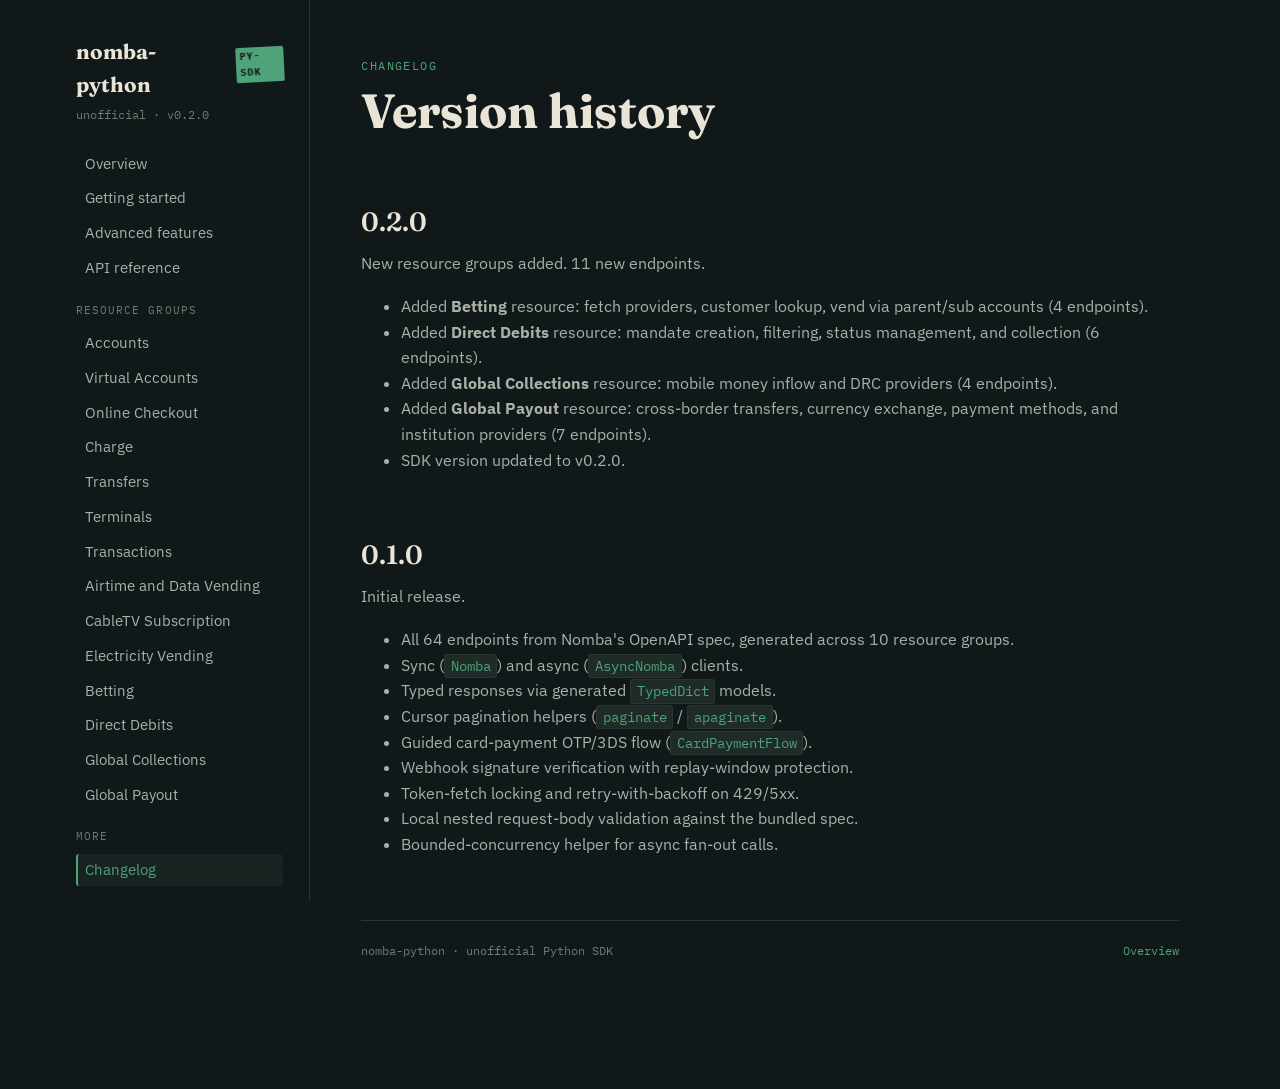
==== changelog.html @ 69144cc5 "Update to v0.2.0 - add Betting, Direct Debits, Global Collections, Global Payout resources" ====
<!doctype html>
<html lang="en">
<head>
<meta charset="utf-8">
<meta name="viewport" content="width=device-width, initial-scale=1">
<title>Changelog — nomba-python Python SDK</title>
<meta name="description" content="Version history for the nomba-python Python SDK.">
<link rel="stylesheet" href="assets/style.css">
</head>
<body>
<button class="nav-toggle" aria-label="Toggle navigation" aria-controls="sidebar">Menu</button>
<div class="shell">

  <aside class="sidebar" id="sidebar">
    <div class="brand">nomba-python <span class="stamp">PY-SDK</span></div>
    <div class="brand-sub">unofficial &middot; v0.2.0</div>
    <nav class="toc">
      <a href="index.html">Overview</a>
      <a href="getting-started.html">Getting started</a>
      <a href="features.html">Advanced features</a>
      <a href="resources.html">API reference</a>
      <div class="group-label">Resource groups</div>
      <a href="resources.html#accounts">Accounts</a>
      <a href="resources.html#virtual_accounts">Virtual Accounts</a>
      <a href="resources.html#checkout">Online Checkout</a>
      <a href="resources.html#charge">Charge</a>
      <a href="resources.html#transfers">Transfers</a>
      <a href="resources.html#terminals">Terminals</a>
      <a href="resources.html#transactions">Transactions</a>
      <a href="resources.html#airtime_data">Airtime and Data Vending</a>
      <a href="resources.html#cabletv">CableTV Subscription</a>
      <a href="resources.html#electricity">Electricity Vending</a>
      <a href="resources.html#betting">Betting</a>
      <a href="resources.html#direct_debits">Direct Debits</a>
      <a href="resources.html#global_collections">Global Collections</a>
      <a href="resources.html#global_payout">Global Payout</a>
      <div class="group-label">More</div>
      <a href="changelog.html">Changelog</a>
    </nav>
  </aside>

  <main>
    <span class="eyebrow">Changelog</span>
    <h1>Version history</h1>

    <h2>0.2.0</h2>
    <p>New resource groups added. 11 new endpoints.</p>
    <ul style="color: var(--ink-dim);">
      <li>Added <strong>Betting</strong> resource: fetch providers, customer lookup, vend via parent/sub accounts (4 endpoints).</li>
      <li>Added <strong>Direct Debits</strong> resource: mandate creation, filtering, status management, and collection (6 endpoints).</li>
      <li>Added <strong>Global Collections</strong> resource: mobile money inflow and DRC providers (4 endpoints).</li>
      <li>Added <strong>Global Payout</strong> resource: cross-border transfers, currency exchange, payment methods, and institution providers (7 endpoints).</li>
      <li>SDK version updated to v0.2.0.</li>
    </ul>

    <h2>0.1.0</h2>
    <p>Initial release.</p>
    <ul style="color: var(--ink-dim);">
      <li>All 64 endpoints from Nomba's OpenAPI spec, generated across 10 resource groups.</li>
      <li>Sync (<code>Nomba</code>) and async (<code>AsyncNomba</code>) clients.</li>
      <li>Typed responses via generated <code>TypedDict</code> models.</li>
      <li>Cursor pagination helpers (<code>paginate</code> / <code>apaginate</code>).</li>
      <li>Guided card-payment OTP/3DS flow (<code>CardPaymentFlow</code>).</li>
      <li>Webhook signature verification with replay-window protection.</li>
      <li>Token-fetch locking and retry-with-backoff on 429/5xx.</li>
      <li>Local nested request-body validation against the bundled spec.</li>
      <li>Bounded-concurrency helper for async fan-out calls.</li>
    </ul>

    <div class="page-foot">
      <span>nomba-python · unofficial Python SDK</span>
      <span><a href="index.html">Overview</a></span>
    </div>
  </main>
</div>
<script src="assets/app.js"></script>
</body>
</html>
---- assets/style.css ----
/* ============================================================
   nomba SDK docs — "passbook" design system
   A deep forest-ink ledger, lit like a desk lamp on old paper.
   ============================================================ */

@import url('https://fonts.googleapis.com/css2?family=Fraunces:opsz,wght@9..144,400;9..144,500;9..144,600;9..144,700&family=IBM+Plex+Sans:wght@400;500;600&family=IBM+Plex+Mono:wght@400;500;600&display=swap');

:root {
  --bg:        #11181A;
  --surface:   #182321;
  --surface-2: #1E2B27;
  --ink:       #E9E4D6;
  --ink-dim:   #A9B0A6;
  --ink-faint: #6E7A70;
  --hairline:  #2B3631;
  --accent:    #4FA37A;     /* naira green */
  --accent-dim:#3A7A5C;
  --amber:     #D98E4A;     /* stamp amber */
  --red:       #C1583F;     /* void-stamp red, used sparingly */
  --get:       #4FA37A;
  --post:      #D98E4A;
  --put:       #6E9BD9;
  --delete:    #C1583F;

  --font-display: 'Fraunces', Georgia, serif;
  --font-body: 'IBM Plex Sans', -apple-system, sans-serif;
  --font-mono: 'IBM Plex Mono', ui-monospace, monospace;

  --max-width: 1180px;
  --radius: 3px;
}

* { box-sizing: border-box; }

html { scroll-behavior: smooth; }

body {
  margin: 0;
  background: var(--bg);
  background-image:
    repeating-linear-gradient(transparent, transparent 27px, rgba(233,228,214,0.018) 28px);
  color: var(--ink);
  font-family: var(--font-body);
  font-size: 16px;
  line-height: 1.6;
  -webkit-font-smoothing: antialiased;
}

a { color: var(--accent); text-decoration: none; }
a:hover { text-decoration: underline; }
a:focus-visible, button:focus-visible, summary:focus-visible {
  outline: 2px solid var(--accent);
  outline-offset: 2px;
}

h1, h2, h3, h4 {
  font-family: var(--font-display);
  font-weight: 600;
  color: var(--ink);
  line-height: 1.2;
  margin: 0 0 .5em;
}
h1 { font-size: clamp(2rem, 4vw, 3rem); font-weight: 700; }
h2 { font-size: 1.65rem; margin-top: 2.5em; }
h3 { font-size: 1.2rem; margin-top: 2em; }

p { margin: 0 0 1.1em; color: var(--ink-dim); max-width: 68ch; }
p code, li code { color: var(--accent); }

.eyebrow {
  font-family: var(--font-mono);
  font-size: .75rem;
  letter-spacing: .12em;
  text-transform: uppercase;
  color: var(--accent);
  display: block;
  margin-bottom: .6em;
}

code, pre, kbd {
  font-family: var(--font-mono);
  font-size: .88em;
}

code {
  background: var(--surface-2);
  padding: .15em .4em;
  border-radius: var(--radius);
  border: 1px solid var(--hairline);
}

pre {
  background: var(--surface);
  border: 1px solid var(--hairline);
  border-left: 3px solid var(--accent);
  border-radius: var(--radius);
  padding: 1.1em 1.3em;
  overflow-x: auto;
  margin: 0 0 1.4em;
  position: relative;
}
pre code {
  background: none;
  border: none;
  padding: 0;
  color: var(--ink);
}

.copy-btn {
  position: absolute;
  top: .6em;
  right: .6em;
  font-family: var(--font-mono);
  font-size: .7rem;
  letter-spacing: .05em;
  text-transform: uppercase;
  background: var(--surface-2);
  color: var(--ink-dim);
  border: 1px solid var(--hairline);
  border-radius: var(--radius);
  padding: .3em .6em;
  cursor: pointer;
}
.copy-btn:hover { color: var(--accent); border-color: var(--accent-dim); }

/* ---- layout shell ---- */

.shell {
  display: grid;
  grid-template-columns: 260px 1fr;
  max-width: var(--max-width);
  margin: 0 auto;
}

.sidebar {
  border-right: 1px solid var(--hairline);
  padding: 2.2em 1.6em 4em;
  position: sticky;
  top: 0;
  align-self: start;
  height: 100vh;
  overflow-y: auto;
}

.brand {
  font-family: var(--font-display);
  font-weight: 700;
  font-size: 1.3rem;
  color: var(--ink);
  display: flex;
  align-items: baseline;
  gap: .4em;
  margin-bottom: .2em;
}
.brand .stamp {
  font-family: var(--font-mono);
  font-size: .62rem;
  letter-spacing: .08em;
  color: var(--bg);
  background: var(--accent);
  padding: .15em .4em;
  border-radius: 2px;
  transform: rotate(-3deg);
}
.brand-sub {
  font-family: var(--font-mono);
  font-size: .72rem;
  color: var(--ink-faint);
  margin-bottom: 2em;
}

nav.toc { display: flex; flex-direction: column; gap: .15em; }
nav.toc .group-label {
  font-family: var(--font-mono);
  font-size: .68rem;
  letter-spacing: .1em;
  text-transform: uppercase;
  color: var(--ink-faint);
  margin: 1.4em 0 .5em;
}
nav.toc .group-label:first-child { margin-top: 0; }
nav.toc a {
  color: var(--ink-dim);
  font-size: .92rem;
  padding: .3em .5em;
  border-radius: var(--radius);
  border-left: 2px solid transparent;
}
nav.toc a:hover { color: var(--ink); text-decoration: none; background: var(--surface); }
nav.toc a.active {
  color: var(--accent);
  border-left-color: var(--accent);
  background: var(--surface);
}

main {
  padding: 3.5em 3.2em 8em;
  min-width: 0;
}

.page-foot {
  margin-top: 5em;
  padding-top: 1.6em;
  border-top: 1px solid var(--hairline);
  font-family: var(--font-mono);
  font-size: .78rem;
  color: var(--ink-faint);
  display: flex;
  justify-content: space-between;
  flex-wrap: wrap;
  gap: 1em;
}

/* ---- ledger rows (endpoint listings) ---- */

.ledger {
  border-top: 1px solid var(--hairline);
  margin: 1.2em 0 2.2em;
}
.ledger-row {
  display: grid;
  grid-template-columns: 64px 1fr auto;
  gap: 1em;
  align-items: baseline;
  padding: .65em 0;
  border-bottom: 1px solid var(--hairline);
  font-family: var(--font-mono);
  font-size: .85rem;
}
.ledger-row .method {
  font-weight: 600;
  font-size: .7rem;
  letter-spacing: .04em;
  padding: .2em .45em;
  border-radius: 2px;
  text-align: center;
  align-self: start;
}
.method.get    { color: var(--get);    background: rgba(79,163,122,.12); }
.method.post   { color: var(--post);   background: rgba(217,142,74,.12); }
.method.put    { color: var(--put);    background: rgba(110,155,217,.12); }
.method.delete { color: var(--delete); background: rgba(193,88,63,.12); }

.ledger-row .path { color: var(--ink); word-break: break-all; }
.ledger-row .summary {
  color: var(--ink-faint);
  font-family: var(--font-body);
  font-size: .85rem;
}
.ledger-row .fn {
  display: block;
  color: var(--accent-dim);
  font-size: .76rem;
  margin-top: .15em;
}

/* ---- callouts ---- */

.callout {
  border: 1px solid var(--hairline);
  border-left: 3px solid var(--amber);
  background: var(--surface);
  border-radius: var(--radius);
  padding: 1em 1.3em;
  margin: 1.4em 0;
}
.callout p:last-child { margin-bottom: 0; }
.callout .label {
  font-family: var(--font-mono);
  font-size: .7rem;
  letter-spacing: .08em;
  text-transform: uppercase;
  color: var(--amber);
  display: block;
  margin-bottom: .4em;
}
.callout.accent { border-left-color: var(--accent); }
.callout.accent .label { color: var(--accent); }

/* ---- table of contents grid (index page feature cards) ---- */

.grid {
  display: grid;
  grid-template-columns: repeat(auto-fit, minmax(230px, 1fr));
  gap: 1px;
  background: var(--hairline);
  border: 1px solid var(--hairline);
  margin: 1.6em 0 2.4em;
}
.grid > a {
  background: var(--surface);
  padding: 1.4em 1.5em;
  color: var(--ink);
  text-decoration: none;
  display: flex;
  flex-direction: column;
  gap: .4em;
}
.grid > a:hover { background: var(--surface-2); }
.grid > a .num {
  font-family: var(--font-mono);
  font-size: .75rem;
  color: var(--accent);
}
.grid > a .title { font-family: var(--font-display); font-weight: 600; font-size: 1.05rem; }
.grid > a .desc { font-size: .85rem; color: var(--ink-faint); }

/* ---- mobile nav toggle ---- */

.nav-toggle {
  display: none;
  position: fixed;
  top: 1em;
  right: 1em;
  z-index: 20;
  background: var(--surface-2);
  border: 1px solid var(--hairline);
  color: var(--ink);
  font-family: var(--font-mono);
  font-size: .8rem;
  padding: .5em .8em;
  border-radius: var(--radius);
}

@media (max-width: 880px) {
  .shell { display: block; }
  .sidebar {
    position: fixed;
    inset: 0 0 0 auto;
    width: 80%;
    max-width: 320px;
    z-index: 15;
    background: var(--bg);
    transform: translateX(100%);
    transition: transform .2s ease;
    height: 100vh;
  }
  .sidebar.open { transform: translateX(0); }
  .nav-toggle { display: block; }
  main { padding: 5em 1.4em 6em; }
  .ledger-row { grid-template-columns: 56px 1fr; }
  .ledger-row .summary { grid-column: 1 / -1; }
}

@media (prefers-reduced-motion: reduce) {
  html { scroll-behavior: auto; }
  .sidebar { transition: none; }
}
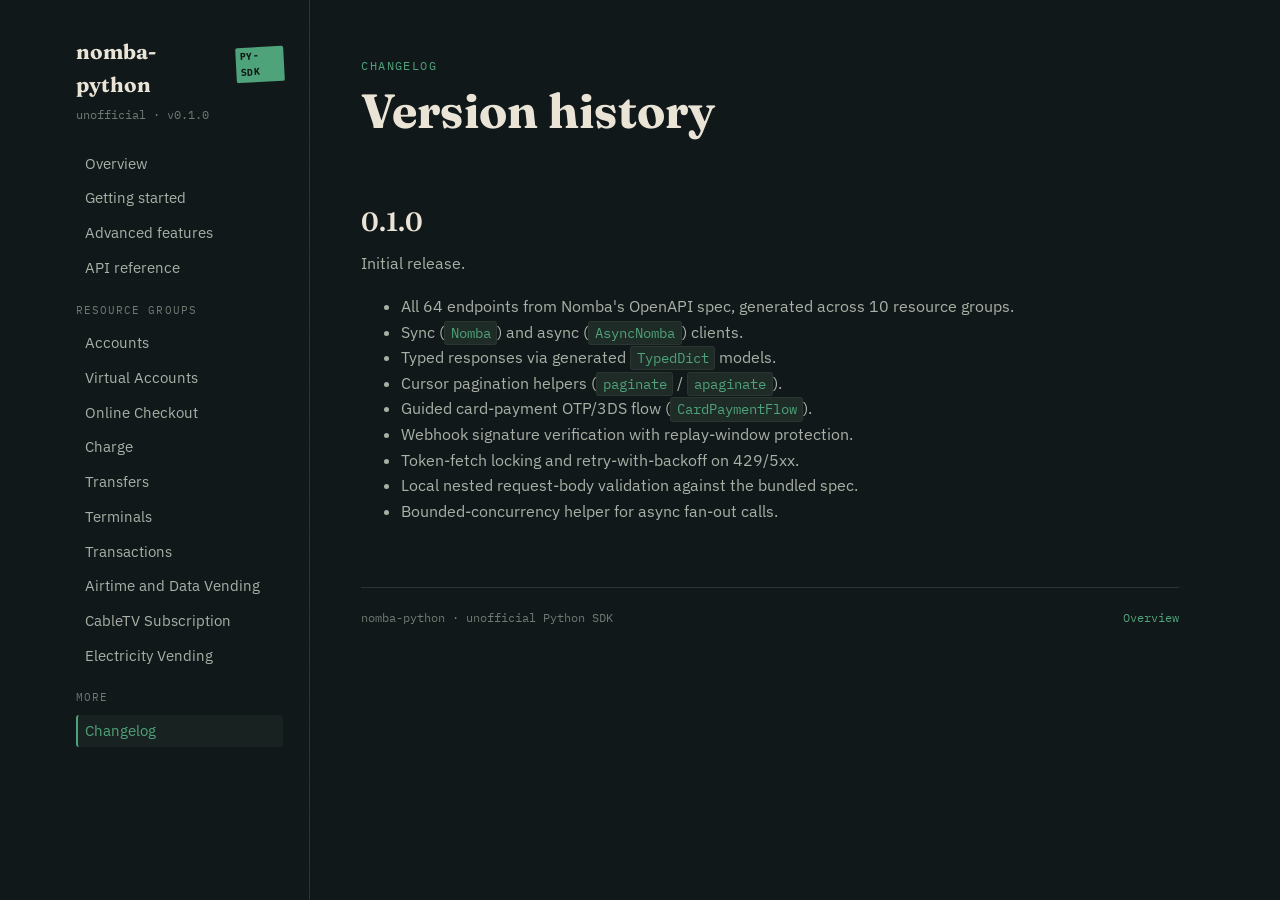
==== commit 01011e80: "changed naming from nomba to nomba-python" ====
--- a/changelog.html
+++ b/changelog.html
@@ -13,7 +13,7 @@
 
   <aside class="sidebar" id="sidebar">
     <div class="brand">nomba-python <span class="stamp">PY-SDK</span></div>
-    <div class="brand-sub">unofficial &middot; v0.2.0</div>
+    <div class="brand-sub">unofficial &middot; v0.1.0</div>
     <nav class="toc">
       <a href="index.html">Overview</a>
       <a href="getting-started.html">Getting started</a>
@@ -30,10 +30,6 @@
       <a href="resources.html#airtime_data">Airtime and Data Vending</a>
       <a href="resources.html#cabletv">CableTV Subscription</a>
       <a href="resources.html#electricity">Electricity Vending</a>
-      <a href="resources.html#betting">Betting</a>
-      <a href="resources.html#direct_debits">Direct Debits</a>
-      <a href="resources.html#global_collections">Global Collections</a>
-      <a href="resources.html#global_payout">Global Payout</a>
       <div class="group-label">More</div>
       <a href="changelog.html">Changelog</a>
     </nav>
@@ -42,16 +38,6 @@
   <main>
     <span class="eyebrow">Changelog</span>
     <h1>Version history</h1>
-
-    <h2>0.2.0</h2>
-    <p>New resource groups added. 11 new endpoints.</p>
-    <ul style="color: var(--ink-dim);">
-      <li>Added <strong>Betting</strong> resource: fetch providers, customer lookup, vend via parent/sub accounts (4 endpoints).</li>
-      <li>Added <strong>Direct Debits</strong> resource: mandate creation, filtering, status management, and collection (6 endpoints).</li>
-      <li>Added <strong>Global Collections</strong> resource: mobile money inflow and DRC providers (4 endpoints).</li>
-      <li>Added <strong>Global Payout</strong> resource: cross-border transfers, currency exchange, payment methods, and institution providers (7 endpoints).</li>
-      <li>SDK version updated to v0.2.0.</li>
-    </ul>
 
     <h2>0.1.0</h2>
     <p>Initial release.</p>
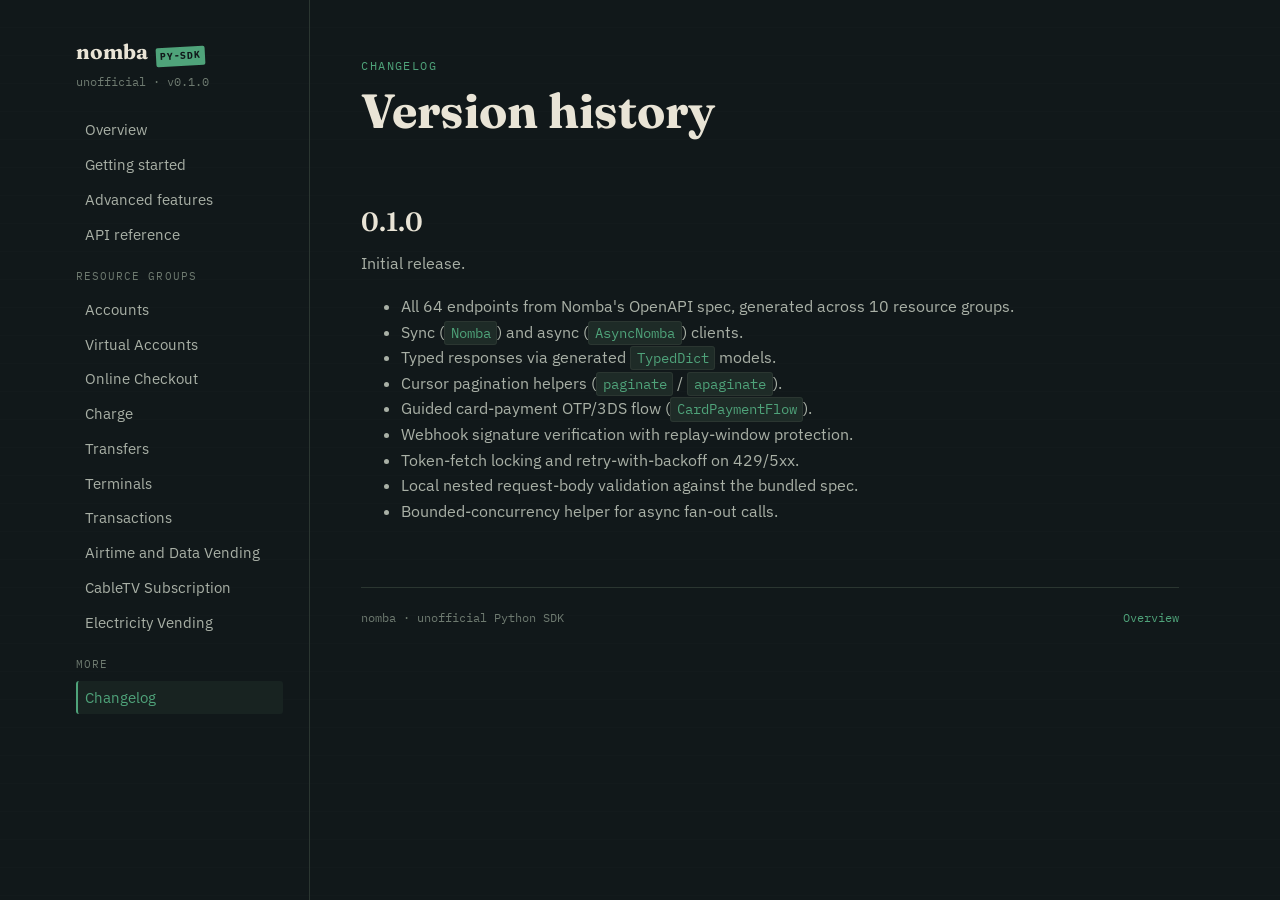
==== commit cac34edf: "Initial commit: Nomba documentation site" ====
--- a/changelog.html
+++ b/changelog.html
@@ -3,8 +3,8 @@
 <head>
 <meta charset="utf-8">
 <meta name="viewport" content="width=device-width, initial-scale=1">
-<title>Changelog — nomba-python Python SDK</title>
-<meta name="description" content="Version history for the nomba-python Python SDK.">
+<title>Changelog — nomba Python SDK</title>
+<meta name="description" content="Version history for the nomba Python SDK.">
 <link rel="stylesheet" href="assets/style.css">
 </head>
 <body>
@@ -12,7 +12,7 @@
 <div class="shell">
 
   <aside class="sidebar" id="sidebar">
-    <div class="brand">nomba-python <span class="stamp">PY-SDK</span></div>
+    <div class="brand">nomba <span class="stamp">PY-SDK</span></div>
     <div class="brand-sub">unofficial &middot; v0.1.0</div>
     <nav class="toc">
       <a href="index.html">Overview</a>
@@ -54,7 +54,7 @@
     </ul>
 
     <div class="page-foot">
-      <span>nomba-python · unofficial Python SDK</span>
+      <span>nomba · unofficial Python SDK</span>
       <span><a href="index.html">Overview</a></span>
     </div>
   </main>
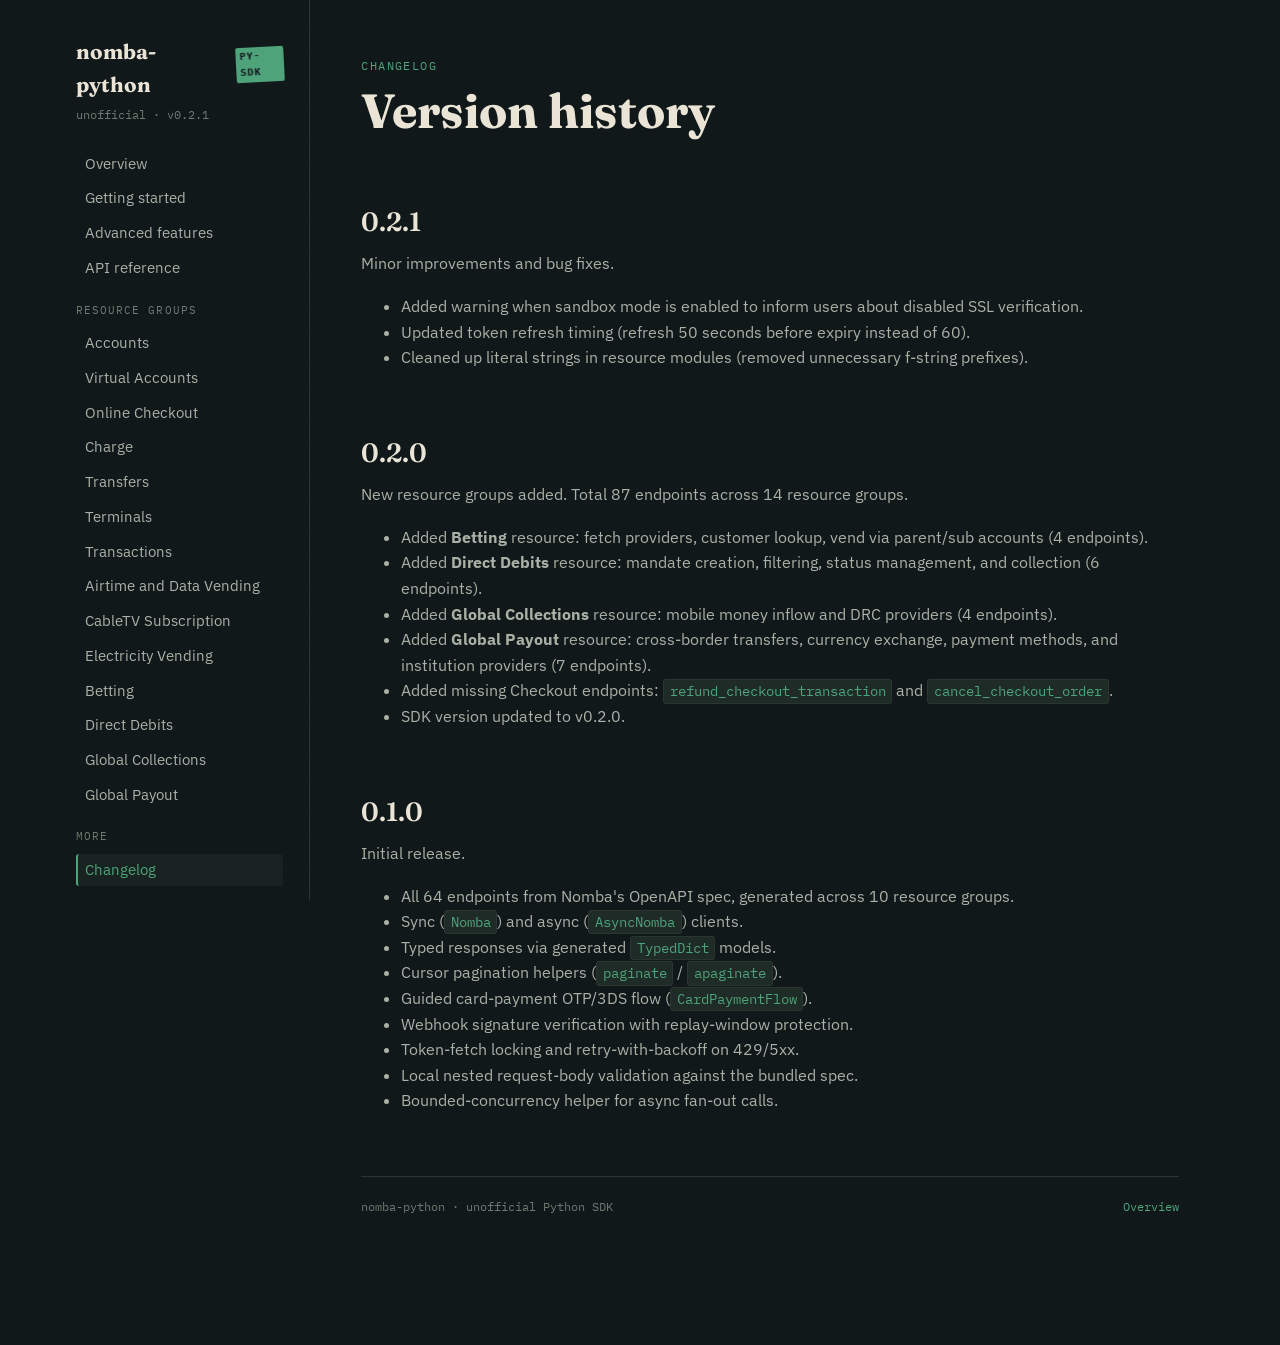
==== commit 2ebf2d54: "Update to v0.2.1 - add sandbox SSL warning, token refresh timing, and cleanup" ====
--- a/changelog.html
+++ b/changelog.html
@@ -3,8 +3,8 @@
 <head>
 <meta charset="utf-8">
 <meta name="viewport" content="width=device-width, initial-scale=1">
-<title>Changelog — nomba Python SDK</title>
-<meta name="description" content="Version history for the nomba Python SDK.">
+<title>Changelog — nomba-python Python SDK</title>
+<meta name="description" content="Version history for the nomba-python Python SDK.">
 <link rel="stylesheet" href="assets/style.css">
 </head>
 <body>
@@ -12,8 +12,8 @@
 <div class="shell">
 
   <aside class="sidebar" id="sidebar">
-    <div class="brand">nomba <span class="stamp">PY-SDK</span></div>
-    <div class="brand-sub">unofficial &middot; v0.1.0</div>
+    <div class="brand">nomba-python <span class="stamp">PY-SDK</span></div>
+    <div class="brand-sub">unofficial &middot; v0.2.1</div>
     <nav class="toc">
       <a href="index.html">Overview</a>
       <a href="getting-started.html">Getting started</a>
@@ -30,6 +30,10 @@
       <a href="resources.html#airtime_data">Airtime and Data Vending</a>
       <a href="resources.html#cabletv">CableTV Subscription</a>
       <a href="resources.html#electricity">Electricity Vending</a>
+      <a href="resources.html#betting">Betting</a>
+      <a href="resources.html#direct_debits">Direct Debits</a>
+      <a href="resources.html#global_collections">Global Collections</a>
+      <a href="resources.html#global_payout">Global Payout</a>
       <div class="group-label">More</div>
       <a href="changelog.html">Changelog</a>
     </nav>
@@ -38,6 +42,25 @@
   <main>
     <span class="eyebrow">Changelog</span>
     <h1>Version history</h1>
+
+    <h2>0.2.1</h2>
+    <p>Minor improvements and bug fixes.</p>
+    <ul style="color: var(--ink-dim);">
+      <li>Added warning when sandbox mode is enabled to inform users about disabled SSL verification.</li>
+      <li>Updated token refresh timing (refresh 50 seconds before expiry instead of 60).</li>
+      <li>Cleaned up literal strings in resource modules (removed unnecessary f-string prefixes).</li>
+    </ul>
+
+    <h2>0.2.0</h2>
+    <p>New resource groups added. Total 87 endpoints across 14 resource groups.</p>
+    <ul style="color: var(--ink-dim);">
+      <li>Added <strong>Betting</strong> resource: fetch providers, customer lookup, vend via parent/sub accounts (4 endpoints).</li>
+      <li>Added <strong>Direct Debits</strong> resource: mandate creation, filtering, status management, and collection (6 endpoints).</li>
+      <li>Added <strong>Global Collections</strong> resource: mobile money inflow and DRC providers (4 endpoints).</li>
+      <li>Added <strong>Global Payout</strong> resource: cross-border transfers, currency exchange, payment methods, and institution providers (7 endpoints).</li>
+      <li>Added missing Checkout endpoints: <code>refund_checkout_transaction</code> and <code>cancel_checkout_order</code>.</li>
+      <li>SDK version updated to v0.2.0.</li>
+    </ul>
 
     <h2>0.1.0</h2>
     <p>Initial release.</p>
@@ -54,7 +77,7 @@
     </ul>
 
     <div class="page-foot">
-      <span>nomba · unofficial Python SDK</span>
+      <span>nomba-python · unofficial Python SDK</span>
       <span><a href="index.html">Overview</a></span>
     </div>
   </main>
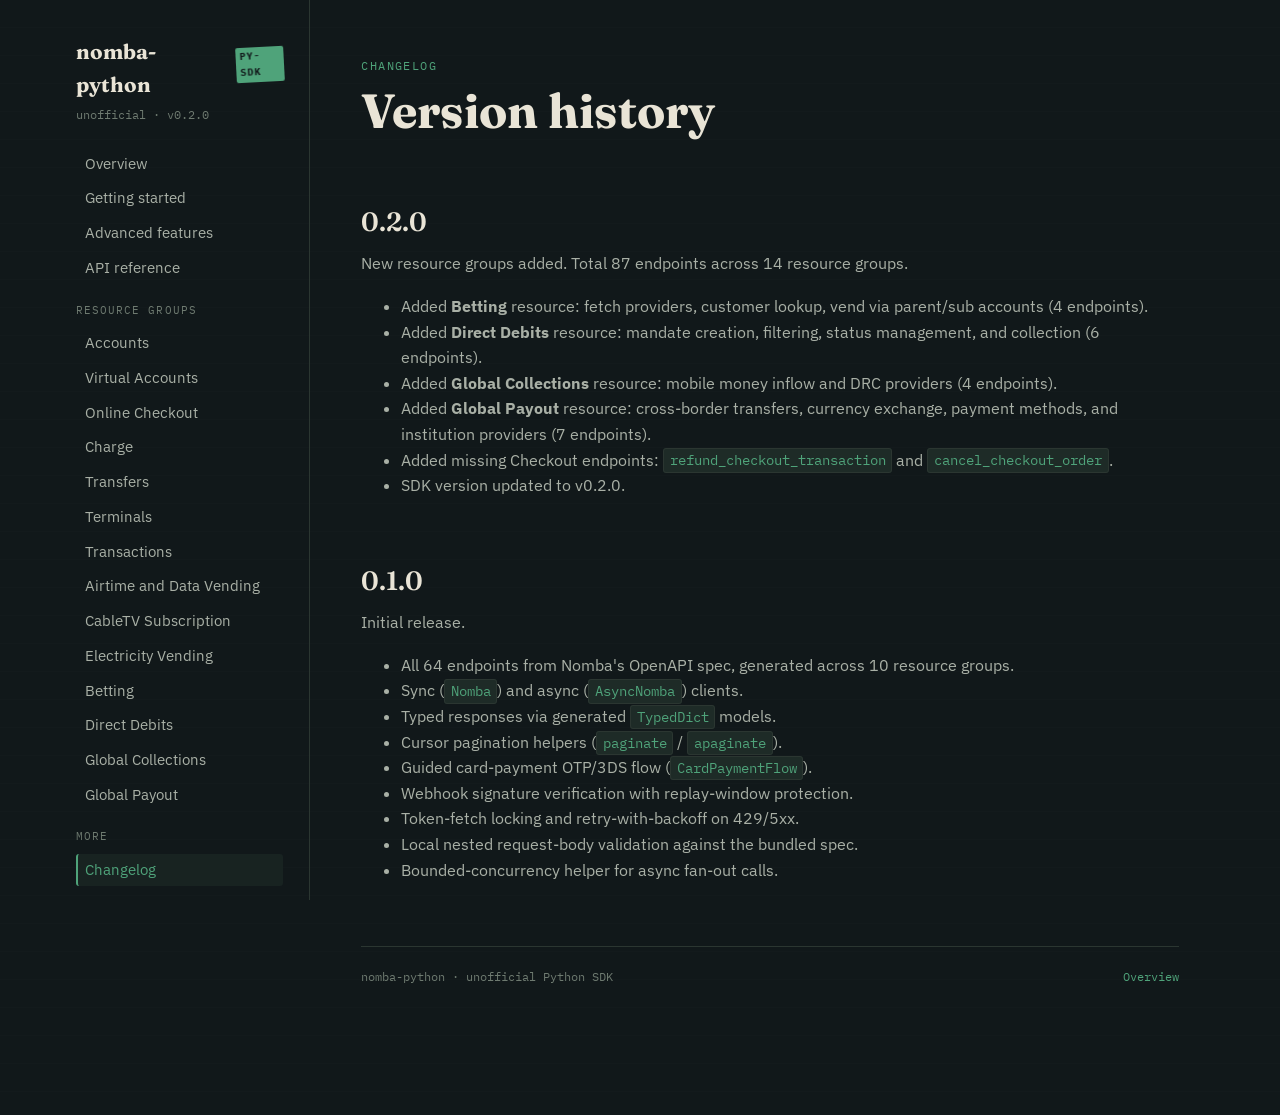
==== commit d7645a33: "Fix missing Checkout endpoints, update endpoint count to 87" ====
--- a/changelog.html
+++ b/changelog.html
@@ -13,7 +13,7 @@
 
   <aside class="sidebar" id="sidebar">
     <div class="brand">nomba-python <span class="stamp">PY-SDK</span></div>
-    <div class="brand-sub">unofficial &middot; v0.2.1</div>
+    <div class="brand-sub">unofficial &middot; v0.2.0</div>
     <nav class="toc">
       <a href="index.html">Overview</a>
       <a href="getting-started.html">Getting started</a>
@@ -42,14 +42,6 @@
   <main>
     <span class="eyebrow">Changelog</span>
     <h1>Version history</h1>
-
-    <h2>0.2.1</h2>
-    <p>Minor improvements and bug fixes.</p>
-    <ul style="color: var(--ink-dim);">
-      <li>Added warning when sandbox mode is enabled to inform users about disabled SSL verification.</li>
-      <li>Updated token refresh timing (refresh 50 seconds before expiry instead of 60).</li>
-      <li>Cleaned up literal strings in resource modules (removed unnecessary f-string prefixes).</li>
-    </ul>
 
     <h2>0.2.0</h2>
     <p>New resource groups added. Total 87 endpoints across 14 resource groups.</p>
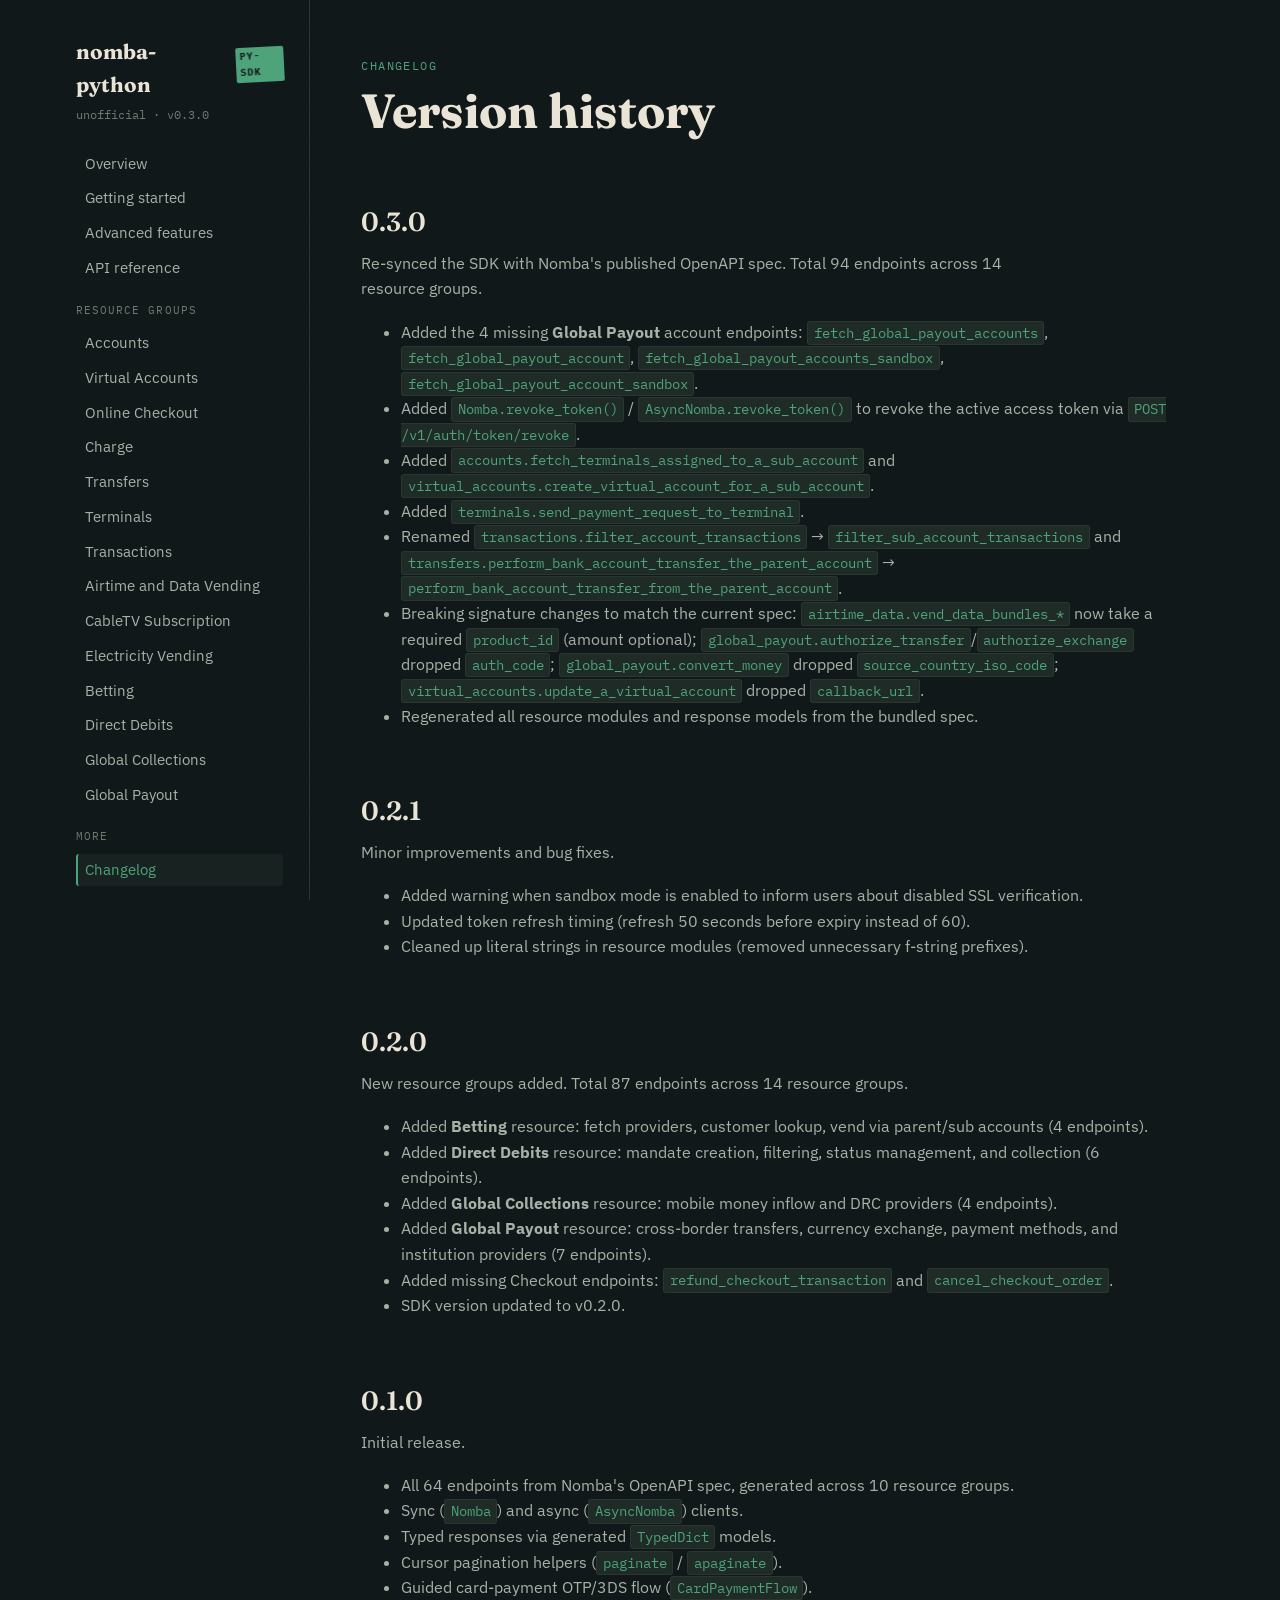
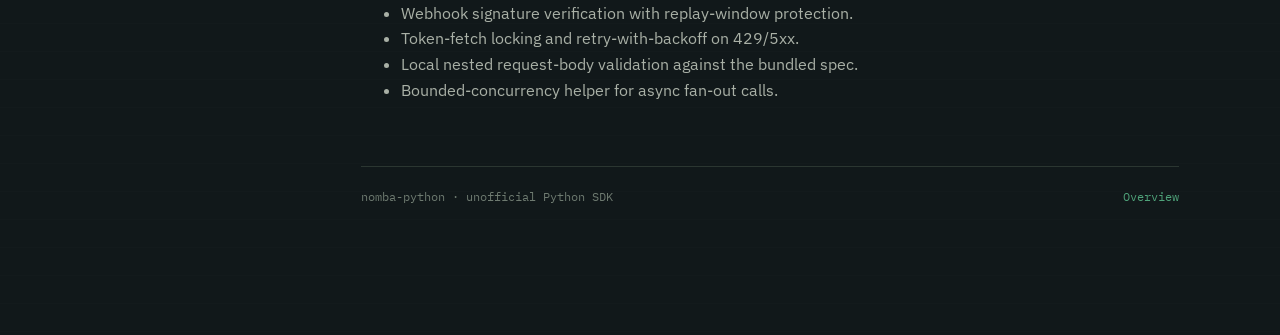
==== commit 5e5b3774: "Sync docs with SDK: 94 endpoints, Global Payout accounts, revoke_token, renamed methods" ====
--- a/changelog.html
+++ b/changelog.html
@@ -13,7 +13,7 @@
 
   <aside class="sidebar" id="sidebar">
     <div class="brand">nomba-python <span class="stamp">PY-SDK</span></div>
-    <div class="brand-sub">unofficial &middot; v0.2.0</div>
+    <div class="brand-sub">unofficial &middot; v0.3.0</div>
     <nav class="toc">
       <a href="index.html">Overview</a>
       <a href="getting-started.html">Getting started</a>
@@ -42,6 +42,26 @@
   <main>
     <span class="eyebrow">Changelog</span>
     <h1>Version history</h1>
+
+    <h2>0.3.0</h2>
+    <p>Re-synced the SDK with Nomba's published OpenAPI spec. Total 94 endpoints across 14 resource groups.</p>
+    <ul style="color: var(--ink-dim);">
+      <li>Added the 4 missing <strong>Global Payout</strong> account endpoints: <code>fetch_global_payout_accounts</code>, <code>fetch_global_payout_account</code>, <code>fetch_global_payout_accounts_sandbox</code>, <code>fetch_global_payout_account_sandbox</code>.</li>
+      <li>Added <code>Nomba.revoke_token()</code> / <code>AsyncNomba.revoke_token()</code> to revoke the active access token via <code>POST /v1/auth/token/revoke</code>.</li>
+      <li>Added <code>accounts.fetch_terminals_assigned_to_a_sub_account</code> and <code>virtual_accounts.create_virtual_account_for_a_sub_account</code>.</li>
+      <li>Added <code>terminals.send_payment_request_to_terminal</code>.</li>
+      <li>Renamed <code>transactions.filter_account_transactions</code> &rarr; <code>filter_sub_account_transactions</code> and <code>transfers.perform_bank_account_transfer_the_parent_account</code> &rarr; <code>perform_bank_account_transfer_from_the_parent_account</code>.</li>
+      <li>Breaking signature changes to match the current spec: <code>airtime_data.vend_data_bundles_*</code> now take a required <code>product_id</code> (amount optional); <code>global_payout.authorize_transfer</code>/<code>authorize_exchange</code> dropped <code>auth_code</code>; <code>global_payout.convert_money</code> dropped <code>source_country_iso_code</code>; <code>virtual_accounts.update_a_virtual_account</code> dropped <code>callback_url</code>.</li>
+      <li>Regenerated all resource modules and response models from the bundled spec.</li>
+    </ul>
+
+    <h2>0.2.1</h2>
+    <p>Minor improvements and bug fixes.</p>
+    <ul style="color: var(--ink-dim);">
+      <li>Added warning when sandbox mode is enabled to inform users about disabled SSL verification.</li>
+      <li>Updated token refresh timing (refresh 50 seconds before expiry instead of 60).</li>
+      <li>Cleaned up literal strings in resource modules (removed unnecessary f-string prefixes).</li>
+    </ul>
 
     <h2>0.2.0</h2>
     <p>New resource groups added. Total 87 endpoints across 14 resource groups.</p>
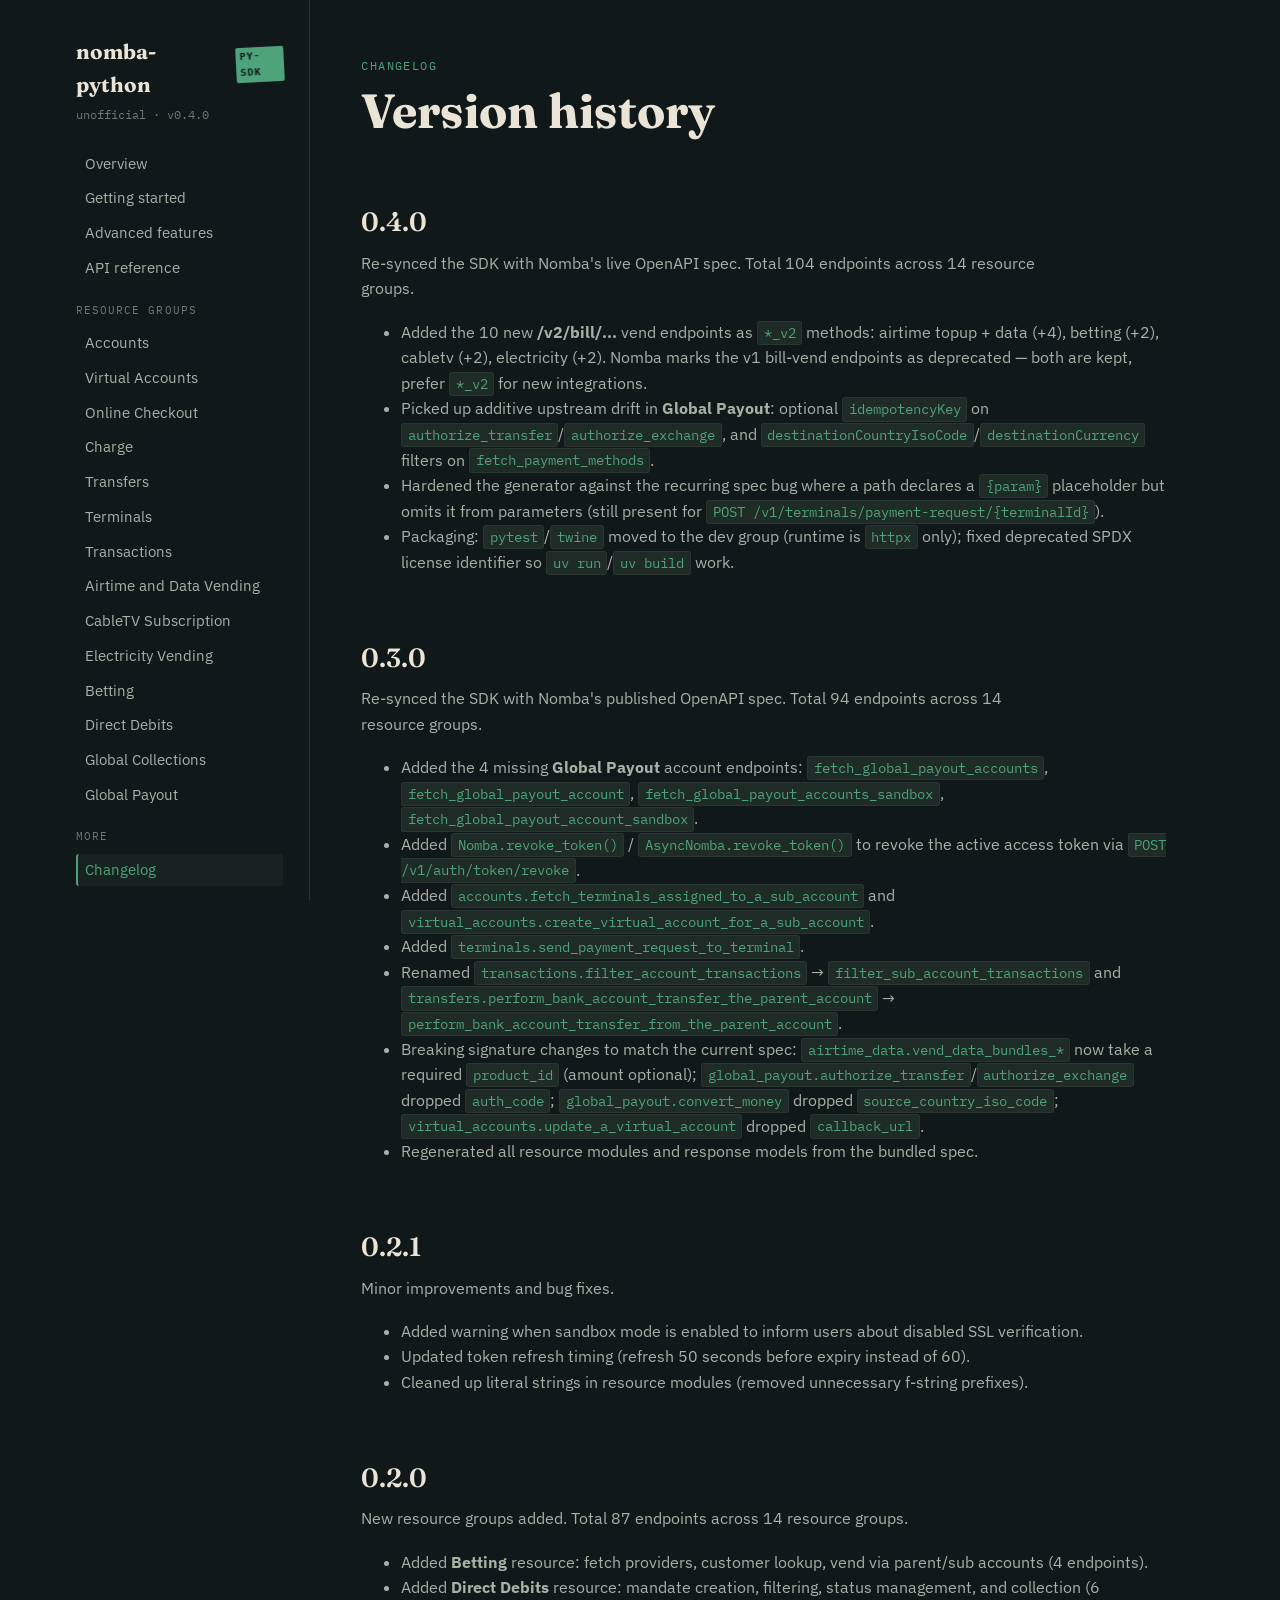
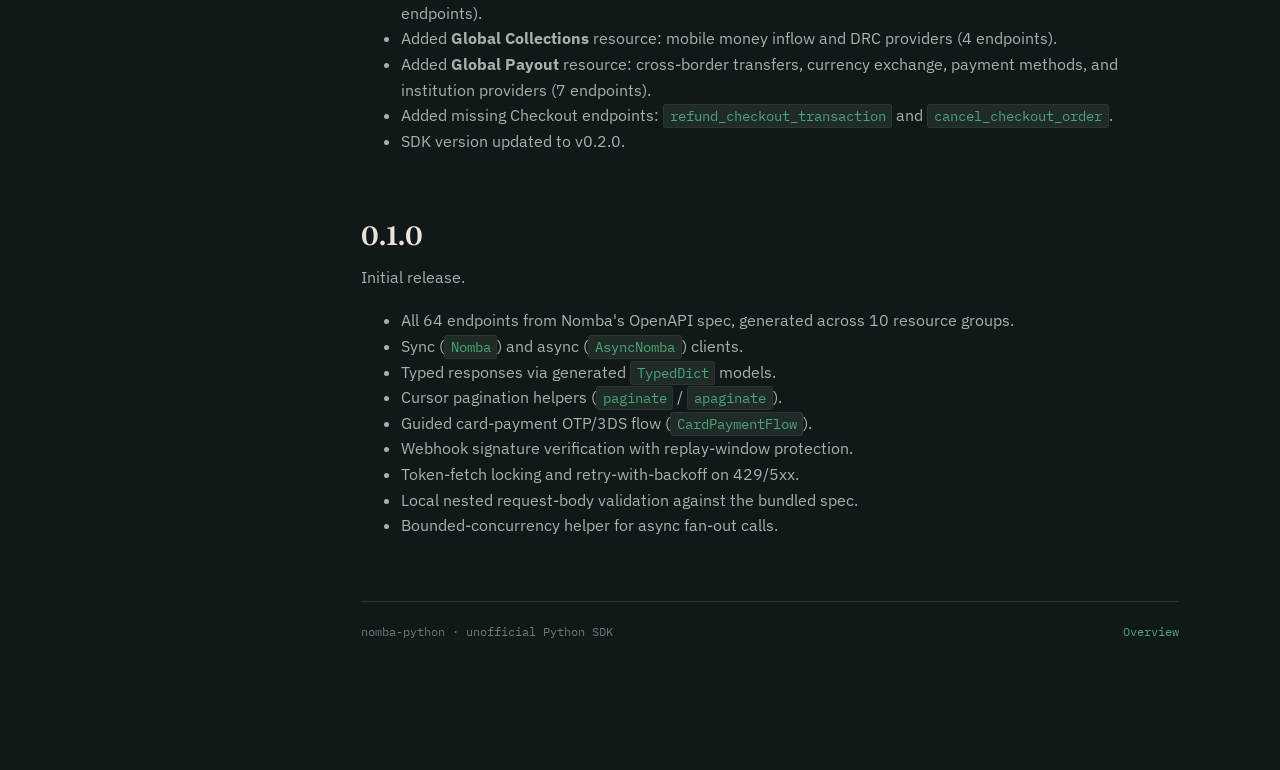
==== commit 2a58b779: "Sync docs with SDK v0.4.0: 104 endpoints, v2 bill twins - resources.html: 10 new *_v2 rows, correcte" ====
--- a/changelog.html
+++ b/changelog.html
@@ -13,7 +13,7 @@
 
   <aside class="sidebar" id="sidebar">
     <div class="brand">nomba-python <span class="stamp">PY-SDK</span></div>
-    <div class="brand-sub">unofficial &middot; v0.3.0</div>
+    <div class="brand-sub">unofficial &middot; v0.4.0</div>
     <nav class="toc">
       <a href="index.html">Overview</a>
       <a href="getting-started.html">Getting started</a>
@@ -42,6 +42,15 @@
   <main>
     <span class="eyebrow">Changelog</span>
     <h1>Version history</h1>
+
+    <h2>0.4.0</h2>
+    <p>Re-synced the SDK with Nomba's live OpenAPI spec. Total 104 endpoints across 14 resource groups.</p>
+    <ul style="color: var(--ink-dim);">
+      <li>Added the 10 new <strong>/v2/bill/...</strong> vend endpoints as <code>*_v2</code> methods: airtime topup + data (+4), betting (+2), cabletv (+2), electricity (+2). Nomba marks the v1 bill-vend endpoints as deprecated — both are kept, prefer <code>*_v2</code> for new integrations.</li>
+      <li>Picked up additive upstream drift in <strong>Global Payout</strong>: optional <code>idempotencyKey</code> on <code>authorize_transfer</code>/<code>authorize_exchange</code>, and <code>destinationCountryIsoCode</code>/<code>destinationCurrency</code> filters on <code>fetch_payment_methods</code>.</li>
+      <li>Hardened the generator against the recurring spec bug where a path declares a <code>{param}</code> placeholder but omits it from parameters (still present for <code>POST /v1/terminals/payment-request/{terminalId}</code>).</li>
+      <li>Packaging: <code>pytest</code>/<code>twine</code> moved to the dev group (runtime is <code>httpx</code> only); fixed deprecated SPDX license identifier so <code>uv run</code>/<code>uv build</code> work.</li>
+    </ul>
 
     <h2>0.3.0</h2>
     <p>Re-synced the SDK with Nomba's published OpenAPI spec. Total 94 endpoints across 14 resource groups.</p>
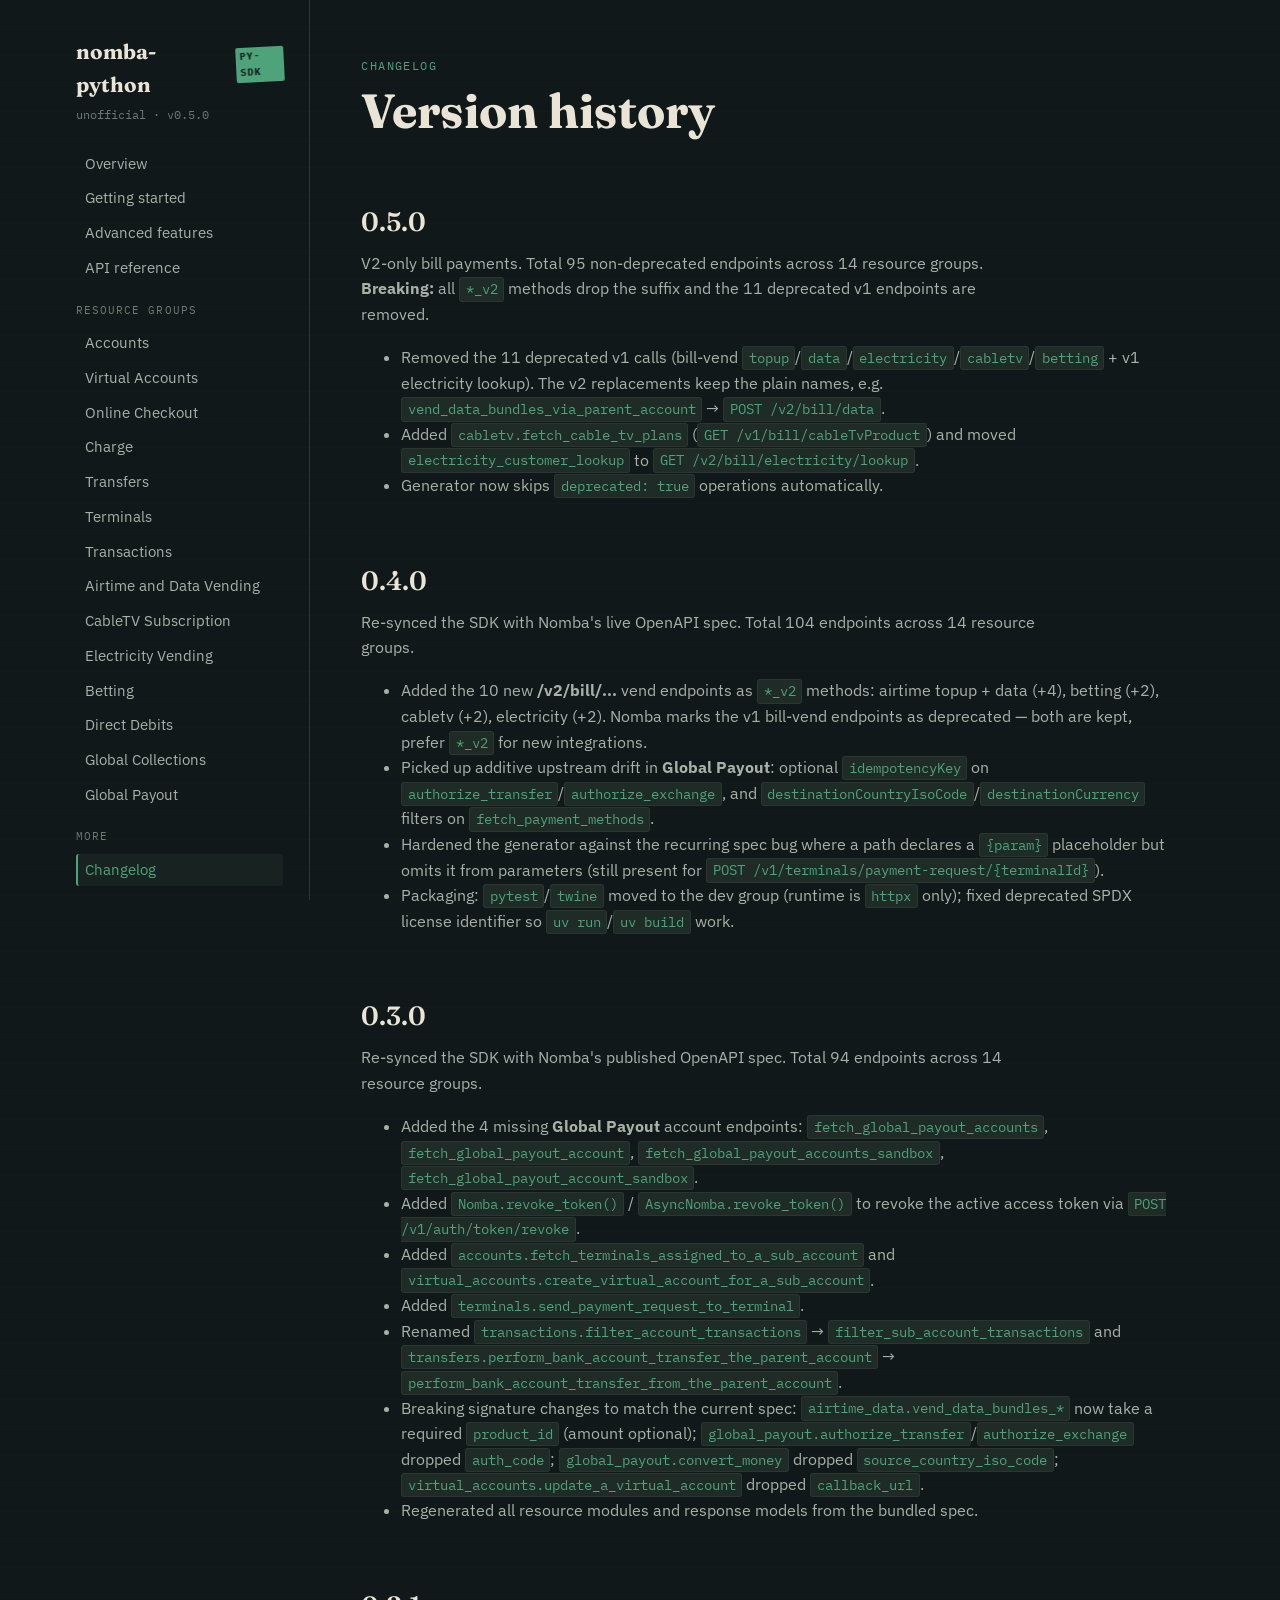
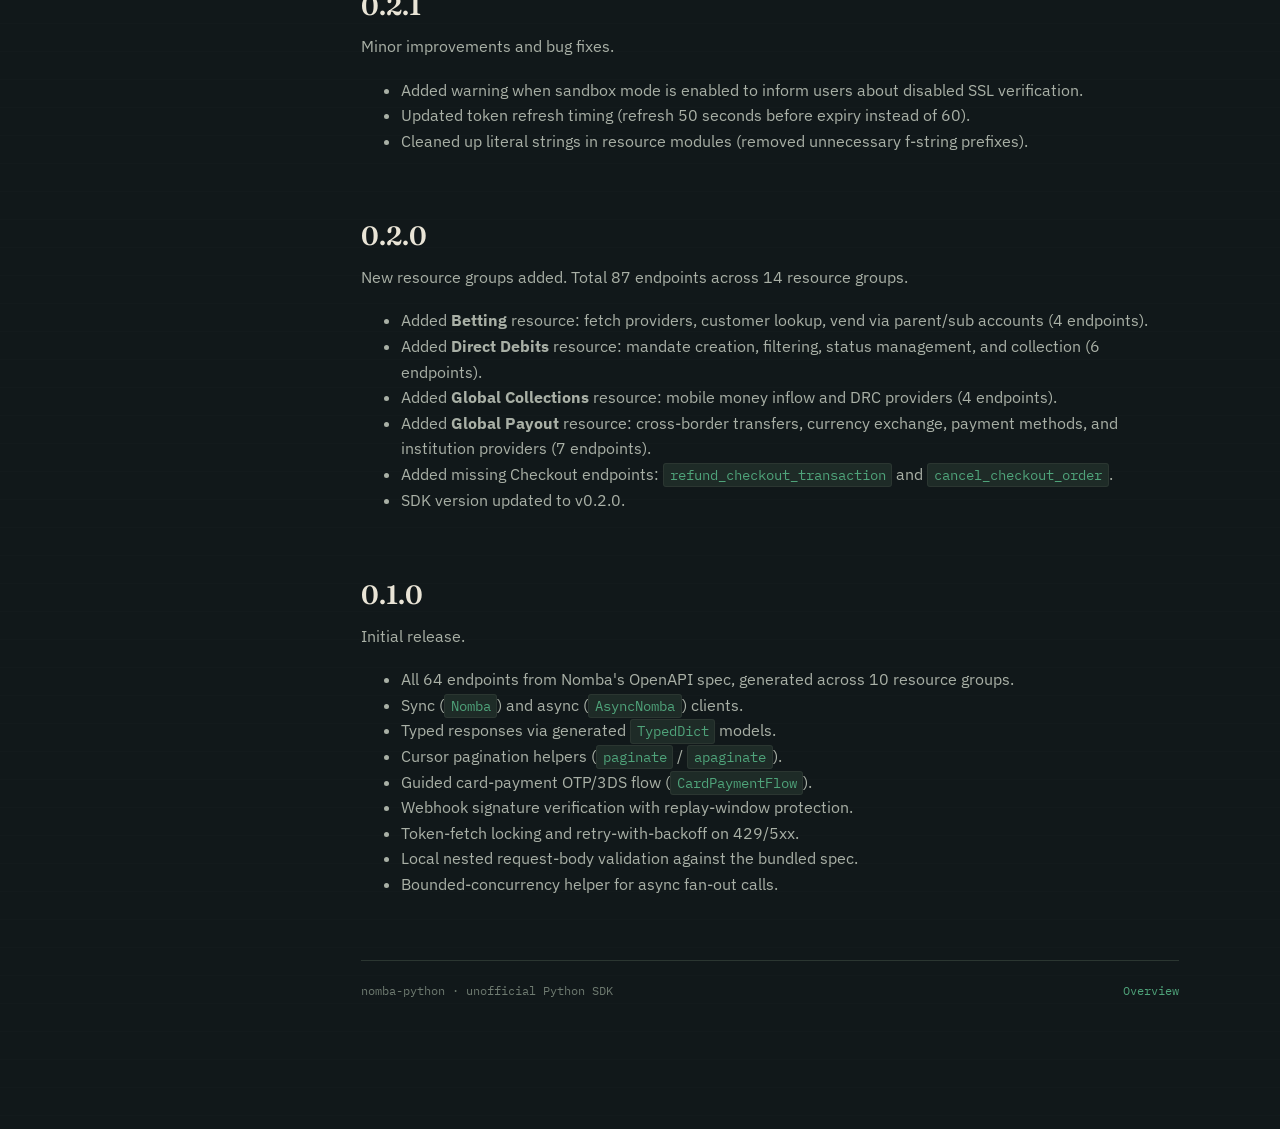
==== commit 1d280202: "Sync docs with SDK v0.5.0: v2-only bill payments, 95 endpoints, add README" ====
--- a/changelog.html
+++ b/changelog.html
@@ -13,7 +13,7 @@
 
   <aside class="sidebar" id="sidebar">
     <div class="brand">nomba-python <span class="stamp">PY-SDK</span></div>
-    <div class="brand-sub">unofficial &middot; v0.4.0</div>
+    <div class="brand-sub">unofficial &middot; v0.5.0</div>
     <nav class="toc">
       <a href="index.html">Overview</a>
       <a href="getting-started.html">Getting started</a>
@@ -42,6 +42,14 @@
   <main>
     <span class="eyebrow">Changelog</span>
     <h1>Version history</h1>
+
+    <h2>0.5.0</h2>
+    <p>V2-only bill payments. Total 95 non-deprecated endpoints across 14 resource groups. <strong>Breaking:</strong> all <code>*_v2</code> methods drop the suffix and the 11 deprecated v1 endpoints are removed.</p>
+    <ul style="color: var(--ink-dim);">
+      <li>Removed the 11 deprecated v1 calls (bill-vend <code>topup</code>/<code>data</code>/<code>electricity</code>/<code>cabletv</code>/<code>betting</code> + v1 electricity lookup). The v2 replacements keep the plain names, e.g. <code>vend_data_bundles_via_parent_account</code> → <code>POST /v2/bill/data</code>.</li>
+      <li>Added <code>cabletv.fetch_cable_tv_plans</code> (<code>GET /v1/bill/cableTvProduct</code>) and moved <code>electricity_customer_lookup</code> to <code>GET /v2/bill/electricity/lookup</code>.</li>
+      <li>Generator now skips <code>deprecated: true</code> operations automatically.</li>
+    </ul>
 
     <h2>0.4.0</h2>
     <p>Re-synced the SDK with Nomba's live OpenAPI spec. Total 104 endpoints across 14 resource groups.</p>
